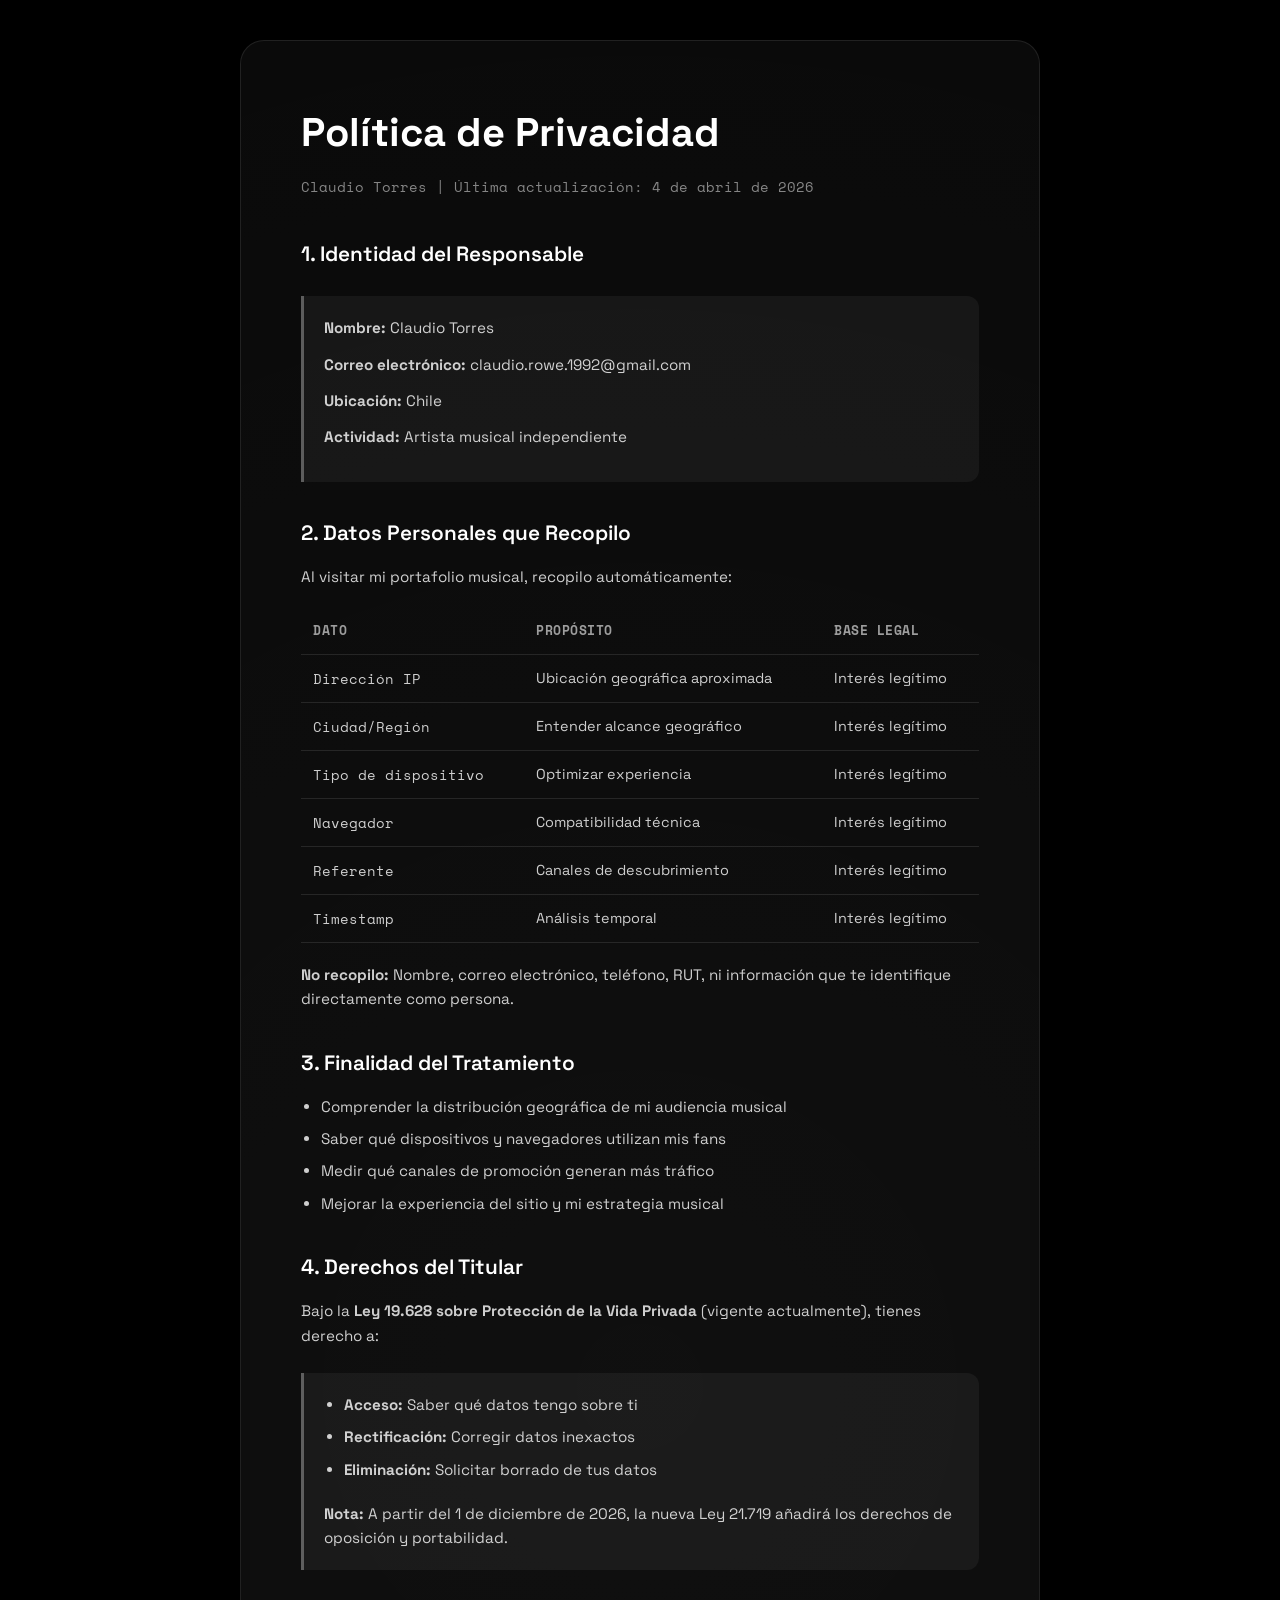
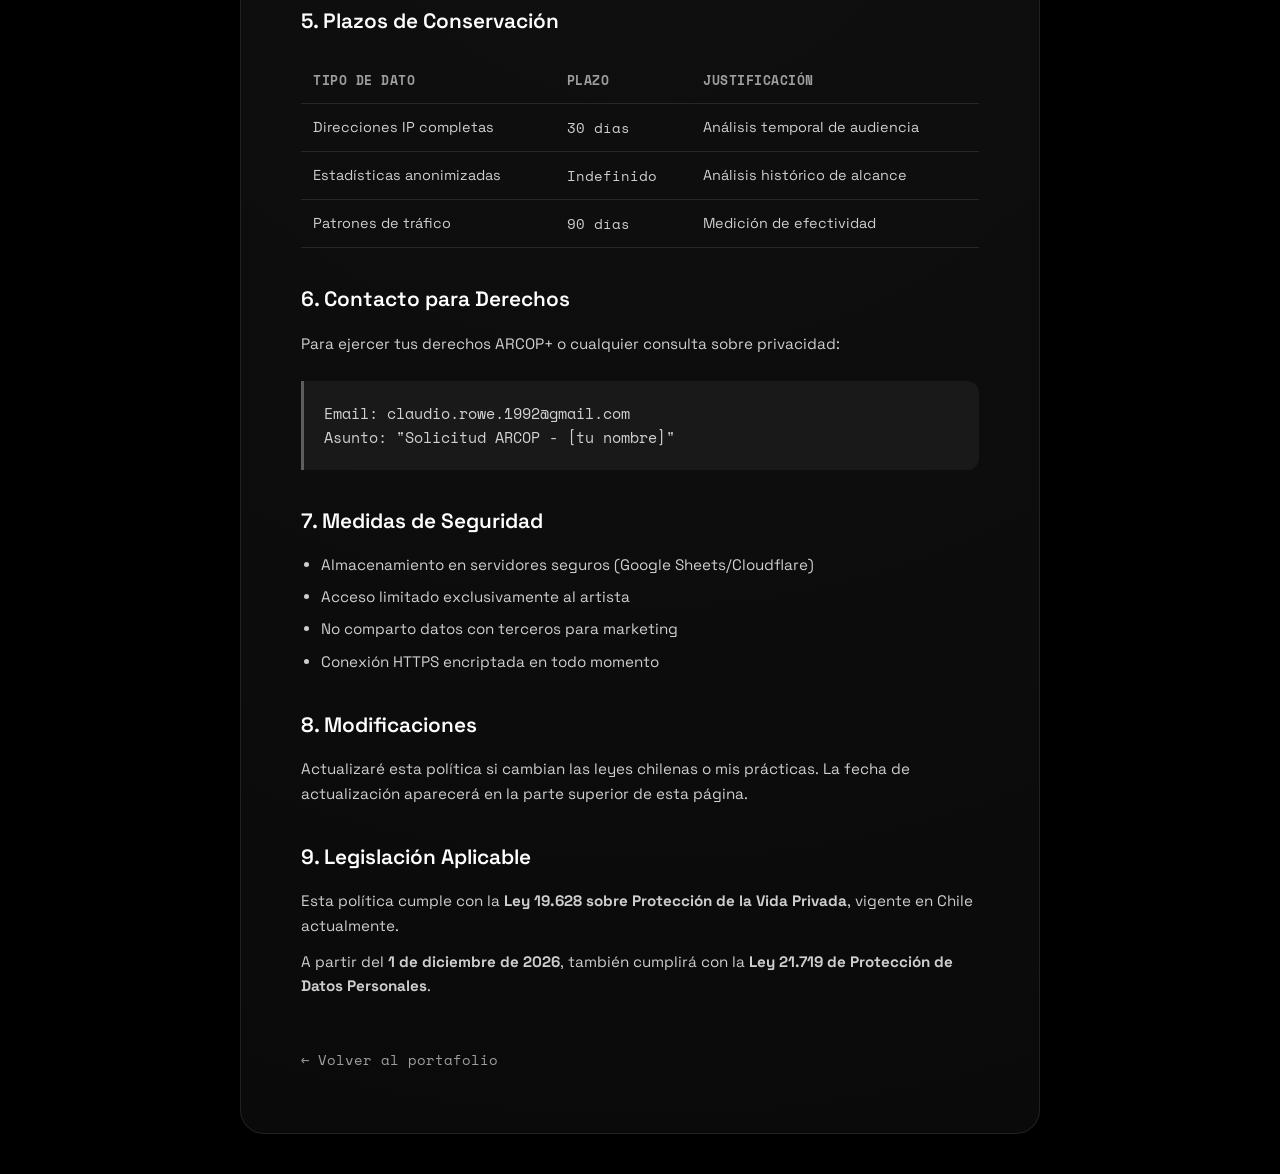
==== privacy.html @ 50b39be5 "Analytics added, plus minor changes" ====
<!DOCTYPE html>
<html lang="es">
<head>
    <meta charset="UTF-8">
    <meta name="viewport" content="width=device-width, initial-scale=1.0">
    <title>Política de Privacidad | Claudio Torres</title>
    <link rel="preconnect" href="https://fonts.googleapis.com">
    <link rel="preconnect" href="https://fonts.gstatic.com" crossorigin>
    <link href="https://fonts.googleapis.com/css2?family=Space+Grotesk:wght@300;400;500;600;700&family=Space+Mono:wght@400;700&display=swap" rel="stylesheet">
    <style>
        * {
            margin: 0;
            padding: 0;
            box-sizing: border-box;
        }

        body {
            background: #000;
            color: #fff;
            font-family: 'Space Grotesk', sans-serif;
            min-height: 100vh;
            display: flex;
            align-items: center;
            justify-content: center;
            padding: 40px 20px;
            line-height: 1.6;
        }

        .glass {
            background: rgba(255, 255, 255, 0.03);
            backdrop-filter: blur(20px);
            -webkit-backdrop-filter: blur(20px);
            border: 1px solid rgba(255, 255, 255, 0.1);
            border-radius: 24px;
            padding: 60px;
            max-width: 800px;
            width: 100%;
            position: relative;
            overflow: hidden;
        }

        .glass::before {
            content: '';
            position: absolute;
            top: -50%;
            left: -50%;
            width: 200%;
            height: 200%;
            background: radial-gradient(circle, rgba(255,255,255,0.03) 0%, transparent 70%);
            animation: rotate 30s linear infinite;
            pointer-events: none;
        }

        @keyframes rotate {
            from { transform: rotate(0deg); }
            to { transform: rotate(360deg); }
        }

        h1 {
            font-size: 2.5rem;
            font-weight: 700;
            margin-bottom: 10px;
            position: relative;
            z-index: 1;
        }

        .subtitle {
            font-family: 'Space Mono', monospace;
            font-size: 0.9rem;
            color: rgba(255, 255, 255, 0.5);
            margin-bottom: 40px;
            position: relative;
            z-index: 1;
        }

        h2 {
            font-size: 1.3rem;
            font-weight: 600;
            margin-top: 35px;
            margin-bottom: 15px;
            color: #fff;
            position: relative;
            z-index: 1;
        }

        p, li {
            font-size: 0.95rem;
            color: rgba(255, 255, 255, 0.8);
            margin-bottom: 12px;
            position: relative;
            z-index: 1;
        }

        ul {
            margin-left: 20px;
            margin-bottom: 20px;
        }

        li {
            margin-bottom: 8px;
        }

        .highlight-box {
            background: rgba(255, 255, 255, 0.05);
            border-left: 3px solid rgba(255, 255, 255, 0.3);
            padding: 20px;
            margin: 25px 0;
            border-radius: 0 12px 12px 0;
            position: relative;
            z-index: 1;
        }

        .data-table {
            width: 100%;
            border-collapse: collapse;
            margin: 20px 0;
            font-size: 0.9rem;
            position: relative;
            z-index: 1;
        }

        .data-table th,
        .data-table td {
            padding: 12px;
            text-align: left;
            border-bottom: 1px solid rgba(255, 255, 255, 0.1);
        }

        .data-table th {
            font-family: 'Space Mono', monospace;
            font-weight: 700;
            color: rgba(255, 255, 255, 0.6);
            font-size: 0.8rem;
            text-transform: uppercase;
            letter-spacing: 0.5px;
        }

        .data-table td {
            color: rgba(255, 255, 255, 0.8);
        }

        .mono {
            font-family: 'Space Mono', monospace;
        }

        .back-link {
            display: inline-flex;
            align-items: center;
            gap: 8px;
            margin-top: 40px;
            color: rgba(255, 255, 255, 0.6);
            text-decoration: none;
            font-family: 'Space Mono', monospace;
            font-size: 0.85rem;
            transition: all 0.3s ease;
            position: relative;
            z-index: 1;
        }

        .back-link:hover {
            color: #fff;
        }

        .back-link::before {
            content: '←';
            transition: transform 0.3s ease;
        }

        .back-link:hover::before {
            transform: translateX(-4px);
        }

        @media (max-width: 600px) {
            .glass {
                padding: 40px 24px;
            }
            
            h1 {
                font-size: 1.8rem;
            }
            
            .data-table {
                font-size: 0.8rem;
            }
            
            .data-table th,
            .data-table td {
                padding: 8px;
            }
        }
    </style>
</head>
<body>
    <div class="glass">
        <h1>Política de Privacidad</h1>
        <p class="subtitle">Claudio Torres | Última actualización: 4 de abril de 2026</p>

        <h2>1. Identidad del Responsable</h2>
        <div class="highlight-box">
            <p><strong>Nombre:</strong> Claudio Torres</p>
            <p><strong>Correo electrónico:</strong> claudio.rowe.1992@gmail.com</p>
            <p><strong>Ubicación:</strong> Chile</p>
            <p><strong>Actividad:</strong> Artista musical independiente</p>
        </div>

        <h2>2. Datos Personales que Recopilo</h2>
        <p>Al visitar mi portafolio musical, recopilo automáticamente:</p>
        
        <table class="data-table">
            <thead>
                <tr>
                    <th>Dato</th>
                    <th>Propósito</th>
                    <th>Base Legal</th>
                </tr>
            </thead>
            <tbody>
                <tr>
                    <td class="mono">Dirección IP</td>
                    <td>Ubicación geográfica aproximada</td>
                    <td>Interés legítimo</td>
                </tr>
                <tr>
                    <td class="mono">Ciudad/Región</td>
                    <td>Entender alcance geográfico</td>
                    <td>Interés legítimo</td>
                </tr>
                <tr>
                    <td class="mono">Tipo de dispositivo</td>
                    <td>Optimizar experiencia</td>
                    <td>Interés legítimo</td>
                </tr>
                <tr>
                    <td class="mono">Navegador</td>
                    <td>Compatibilidad técnica</td>
                    <td>Interés legítimo</td>
                </tr>
                <tr>
                    <td class="mono">Referente</td>
                    <td>Canales de descubrimiento</td>
                    <td>Interés legítimo</td>
                </tr>
                <tr>
                    <td class="mono">Timestamp</td>
                    <td>Análisis temporal</td>
                    <td>Interés legítimo</td>
                </tr>
            </tbody>
        </table>

        <p><strong>No recopilo:</strong> Nombre, correo electrónico, teléfono, RUT, ni información que te identifique directamente como persona.</p>

        <h2>3. Finalidad del Tratamiento</h2>
        <ul>
            <li>Comprender la distribución geográfica de mi audiencia musical</li>
            <li>Saber qué dispositivos y navegadores utilizan mis fans</li>
            <li>Medir qué canales de promoción generan más tráfico</li>
            <li>Mejorar la experiencia del sitio y mi estrategia musical</li>
        </ul>

        <h2>4. Derechos del Titular</h2>
        <p>Bajo la <strong>Ley 19.628 sobre Protección de la Vida Privada</strong> (vigente actualmente), tienes derecho a:</p>

        <div class="highlight-box">
            <ul>
                <li><strong>Acceso:</strong> Saber qué datos tengo sobre ti</li>
                <li><strong>Rectificación:</strong> Corregir datos inexactos</li>
                <li><strong>Eliminación:</strong> Solicitar borrado de tus datos</li>
            </ul>
            <p style="margin-top: 15px; margin-bottom: 0;"><strong>Nota:</strong> A partir del 1 de diciembre de 2026, la nueva Ley 21.719 añadirá los derechos de oposición y portabilidad.</p>
        </div>

        <h2>5. Plazos de Conservación</h2>
        <table class="data-table">
            <thead>
                <tr>
                    <th>Tipo de dato</th>
                    <th>Plazo</th>
                    <th>Justificación</th>
                </tr>
            </thead>
            <tbody>
                <tr>
                    <td>Direcciones IP completas</td>
                    <td class="mono">30 días</td>
                    <td>Análisis temporal de audiencia</td>
                </tr>
                <tr>
                    <td>Estadísticas anonimizadas</td>
                    <td class="mono">Indefinido</td>
                    <td>Análisis histórico de alcance</td>
                </tr>
                <tr>
                    <td>Patrones de tráfico</td>
                    <td class="mono">90 días</td>
                    <td>Medición de efectividad</td>
                </tr>
            </tbody>
        </table>

        <h2>6. Contacto para Derechos</h2>
        <p>Para ejercer tus derechos ARCOP+ o cualquier consulta sobre privacidad:</p>
        <div class="highlight-box">
            <p class="mono" style="margin-bottom: 0;">Email: claudio.rowe.1992@gmail.com<br>
            Asunto: "Solicitud ARCOP - [tu nombre]"</p>
        </div>

        <h2>7. Medidas de Seguridad</h2>
        <ul>
            <li>Almacenamiento en servidores seguros (Google Sheets/Cloudflare)</li>
            <li>Acceso limitado exclusivamente al artista</li>
            <li>No comparto datos con terceros para marketing</li>
            <li>Conexión HTTPS encriptada en todo momento</li>
        </ul>

        <h2>8. Modificaciones</h2>
        <p>Actualizaré esta política si cambian las leyes chilenas o mis prácticas. La fecha de actualización aparecerá en la parte superior de esta página.</p>

        <h2>9. Legislación Aplicable</h2>
        <p>Esta política cumple con la <strong>Ley 19.628 sobre Protección de la Vida Privada</strong>, vigente en Chile actualmente.</p>
        <p>A partir del <strong>1 de diciembre de 2026</strong>, también cumplirá con la <strong>Ley 21.719 de Protección de Datos Personales</strong>.</p>

        <a href="index.html" class="back-link">Volver al portafolio</a>
    </div>
</body>
</html>
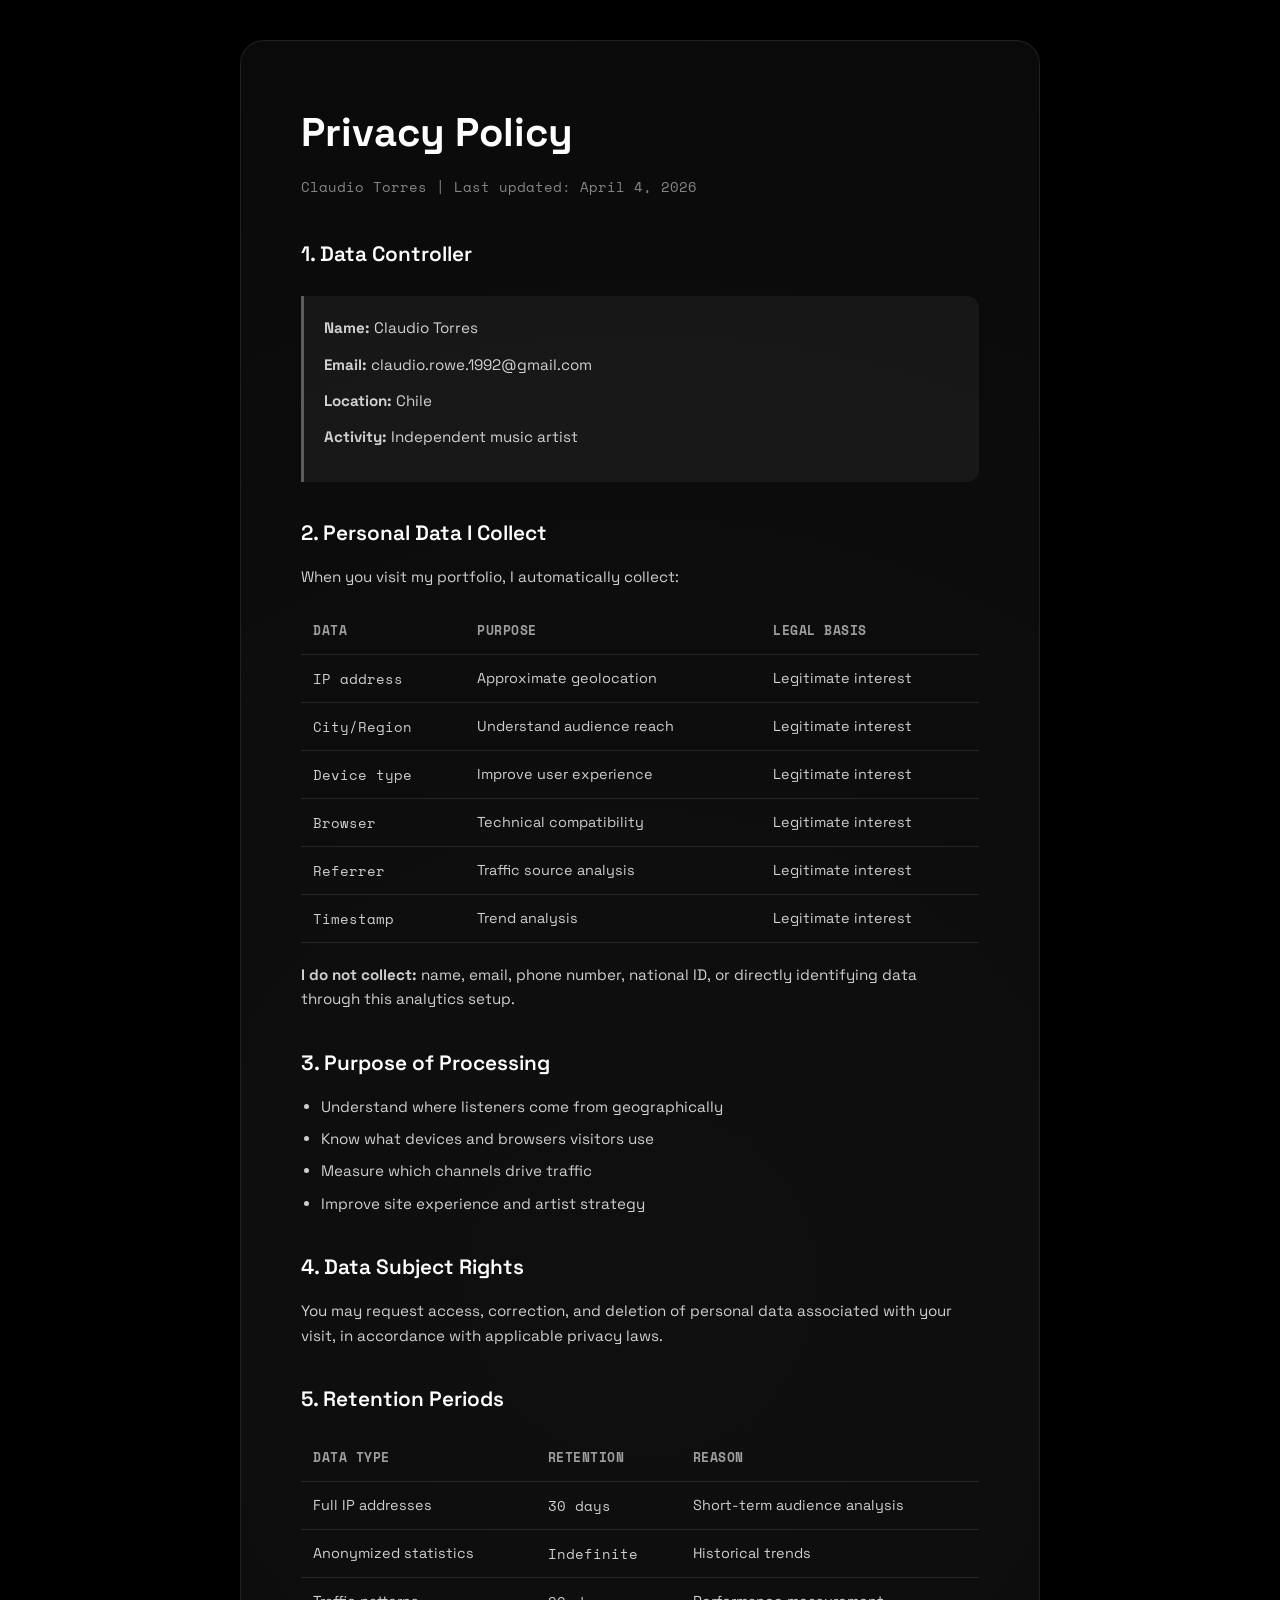
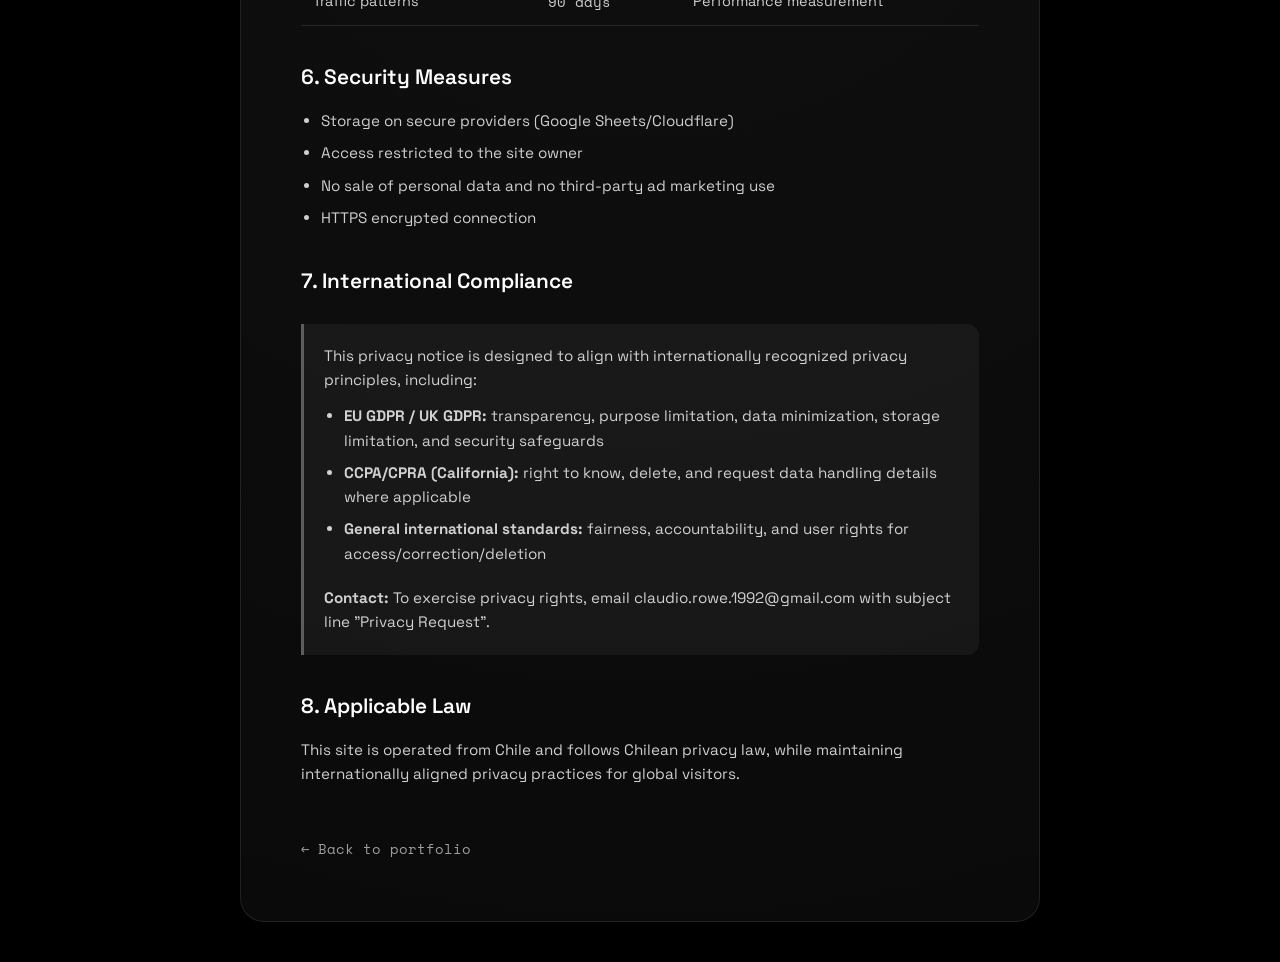
==== commit cdb1e75d: "Lenguaje dual, privacidad internacional" ====
--- a/privacy.html
+++ b/privacy.html
@@ -4,6 +4,14 @@
     <meta charset="UTF-8">
     <meta name="viewport" content="width=device-width, initial-scale=1.0">
     <title>Política de Privacidad | Claudio Torres</title>
+    <script>
+        (function () {
+            var preferred = (navigator.languages && navigator.languages[0]) || navigator.language || 'en';
+            var isSpanish = preferred.toLowerCase().indexOf('es') === 0;
+            document.documentElement.setAttribute('data-lang', isSpanish ? 'es' : 'en');
+            document.documentElement.lang = isSpanish ? 'es' : 'en';
+        })();
+    </script>
     <link rel="preconnect" href="https://fonts.googleapis.com">
     <link rel="preconnect" href="https://fonts.gstatic.com" crossorigin>
     <link href="https://fonts.googleapis.com/css2?family=Space+Grotesk:wght@300;400;500;600;700&family=Space+Mono:wght@400;700&display=swap" rel="stylesheet">
@@ -24,6 +32,14 @@
             justify-content: center;
             padding: 40px 20px;
             line-height: 1.6;
+        }
+
+        html[data-lang="es"] .lang-en {
+            display: none !important;
+        }
+
+        html[data-lang="en"] .lang-es {
+            display: none !important;
         }
 
         .glass {
@@ -192,6 +208,7 @@
 </head>
 <body>
     <div class="glass">
+        <div class="lang-es">
         <h1>Política de Privacidad</h1>
         <p class="subtitle">Claudio Torres | Última actualización: 4 de abril de 2026</p>
 
@@ -320,7 +337,141 @@
         <p>Esta política cumple con la <strong>Ley 19.628 sobre Protección de la Vida Privada</strong>, vigente en Chile actualmente.</p>
         <p>A partir del <strong>1 de diciembre de 2026</strong>, también cumplirá con la <strong>Ley 21.719 de Protección de Datos Personales</strong>.</p>
 
-        <a href="index.html" class="back-link">Volver al portafolio</a>
+        <h2>10. Cumplimiento Internacional</h2>
+        <div class="highlight-box">
+            <p>Esta política también se alinea con principios de privacidad reconocidos internacionalmente, incluyendo:</p>
+            <ul>
+                <li><strong>UE GDPR / UK GDPR:</strong> transparencia, limitación de finalidad, minimización de datos, limitación de conservación y medidas de seguridad</li>
+                <li><strong>CCPA/CPRA (California):</strong> derecho a conocer, eliminar y solicitar detalles sobre el tratamiento, cuando corresponda</li>
+                <li><strong>Estándares internacionales generales:</strong> licitud, lealtad, responsabilidad y derechos de acceso/rectificación/eliminación</li>
+            </ul>
+            <p style="margin-top: 15px; margin-bottom: 0;"><strong>Contacto:</strong> Para ejercer derechos de privacidad, escribe a claudio.rowe.1992@gmail.com con asunto "Solicitud de Privacidad".</p>
+        </div>
+
+        </div>
+
+        <div class="lang-en">
+        <h1>Privacy Policy</h1>
+        <p class="subtitle">Claudio Torres | Last updated: April 4, 2026</p>
+
+        <h2>1. Data Controller</h2>
+        <div class="highlight-box">
+            <p><strong>Name:</strong> Claudio Torres</p>
+            <p><strong>Email:</strong> claudio.rowe.1992@gmail.com</p>
+            <p><strong>Location:</strong> Chile</p>
+            <p><strong>Activity:</strong> Independent music artist</p>
+        </div>
+
+        <h2>2. Personal Data I Collect</h2>
+        <p>When you visit my portfolio, I automatically collect:</p>
+
+        <table class="data-table">
+            <thead>
+                <tr>
+                    <th>Data</th>
+                    <th>Purpose</th>
+                    <th>Legal Basis</th>
+                </tr>
+            </thead>
+            <tbody>
+                <tr>
+                    <td class="mono">IP address</td>
+                    <td>Approximate geolocation</td>
+                    <td>Legitimate interest</td>
+                </tr>
+                <tr>
+                    <td class="mono">City/Region</td>
+                    <td>Understand audience reach</td>
+                    <td>Legitimate interest</td>
+                </tr>
+                <tr>
+                    <td class="mono">Device type</td>
+                    <td>Improve user experience</td>
+                    <td>Legitimate interest</td>
+                </tr>
+                <tr>
+                    <td class="mono">Browser</td>
+                    <td>Technical compatibility</td>
+                    <td>Legitimate interest</td>
+                </tr>
+                <tr>
+                    <td class="mono">Referrer</td>
+                    <td>Traffic source analysis</td>
+                    <td>Legitimate interest</td>
+                </tr>
+                <tr>
+                    <td class="mono">Timestamp</td>
+                    <td>Trend analysis</td>
+                    <td>Legitimate interest</td>
+                </tr>
+            </tbody>
+        </table>
+
+        <p><strong>I do not collect:</strong> name, email, phone number, national ID, or directly identifying data through this analytics setup.</p>
+
+        <h2>3. Purpose of Processing</h2>
+        <ul>
+            <li>Understand where listeners come from geographically</li>
+            <li>Know what devices and browsers visitors use</li>
+            <li>Measure which channels drive traffic</li>
+            <li>Improve site experience and artist strategy</li>
+        </ul>
+
+        <h2>4. Data Subject Rights</h2>
+        <p>You may request access, correction, and deletion of personal data associated with your visit, in accordance with applicable privacy laws.</p>
+
+        <h2>5. Retention Periods</h2>
+        <table class="data-table">
+            <thead>
+                <tr>
+                    <th>Data Type</th>
+                    <th>Retention</th>
+                    <th>Reason</th>
+                </tr>
+            </thead>
+            <tbody>
+                <tr>
+                    <td>Full IP addresses</td>
+                    <td class="mono">30 days</td>
+                    <td>Short-term audience analysis</td>
+                </tr>
+                <tr>
+                    <td>Anonymized statistics</td>
+                    <td class="mono">Indefinite</td>
+                    <td>Historical trends</td>
+                </tr>
+                <tr>
+                    <td>Traffic patterns</td>
+                    <td class="mono">90 days</td>
+                    <td>Performance measurement</td>
+                </tr>
+            </tbody>
+        </table>
+
+        <h2>6. Security Measures</h2>
+        <ul>
+            <li>Storage on secure providers (Google Sheets/Cloudflare)</li>
+            <li>Access restricted to the site owner</li>
+            <li>No sale of personal data and no third-party ad marketing use</li>
+            <li>HTTPS encrypted connection</li>
+        </ul>
+
+        <h2>7. International Compliance</h2>
+        <div class="highlight-box">
+            <p>This privacy notice is designed to align with internationally recognized privacy principles, including:</p>
+            <ul>
+                <li><strong>EU GDPR / UK GDPR:</strong> transparency, purpose limitation, data minimization, storage limitation, and security safeguards</li>
+                <li><strong>CCPA/CPRA (California):</strong> right to know, delete, and request data handling details where applicable</li>
+                <li><strong>General international standards:</strong> fairness, accountability, and user rights for access/correction/deletion</li>
+            </ul>
+            <p style="margin-top: 15px; margin-bottom: 0;"><strong>Contact:</strong> To exercise privacy rights, email claudio.rowe.1992@gmail.com with subject line "Privacy Request".</p>
+        </div>
+
+        <h2>8. Applicable Law</h2>
+        <p>This site is operated from Chile and follows Chilean privacy law, while maintaining internationally aligned privacy practices for global visitors.</p>
+        </div>
+
+        <a href="index.html" class="back-link"><span class="lang-es">Volver al portafolio</span><span class="lang-en">Back to portfolio</span></a>
     </div>
 </body>
 </html>
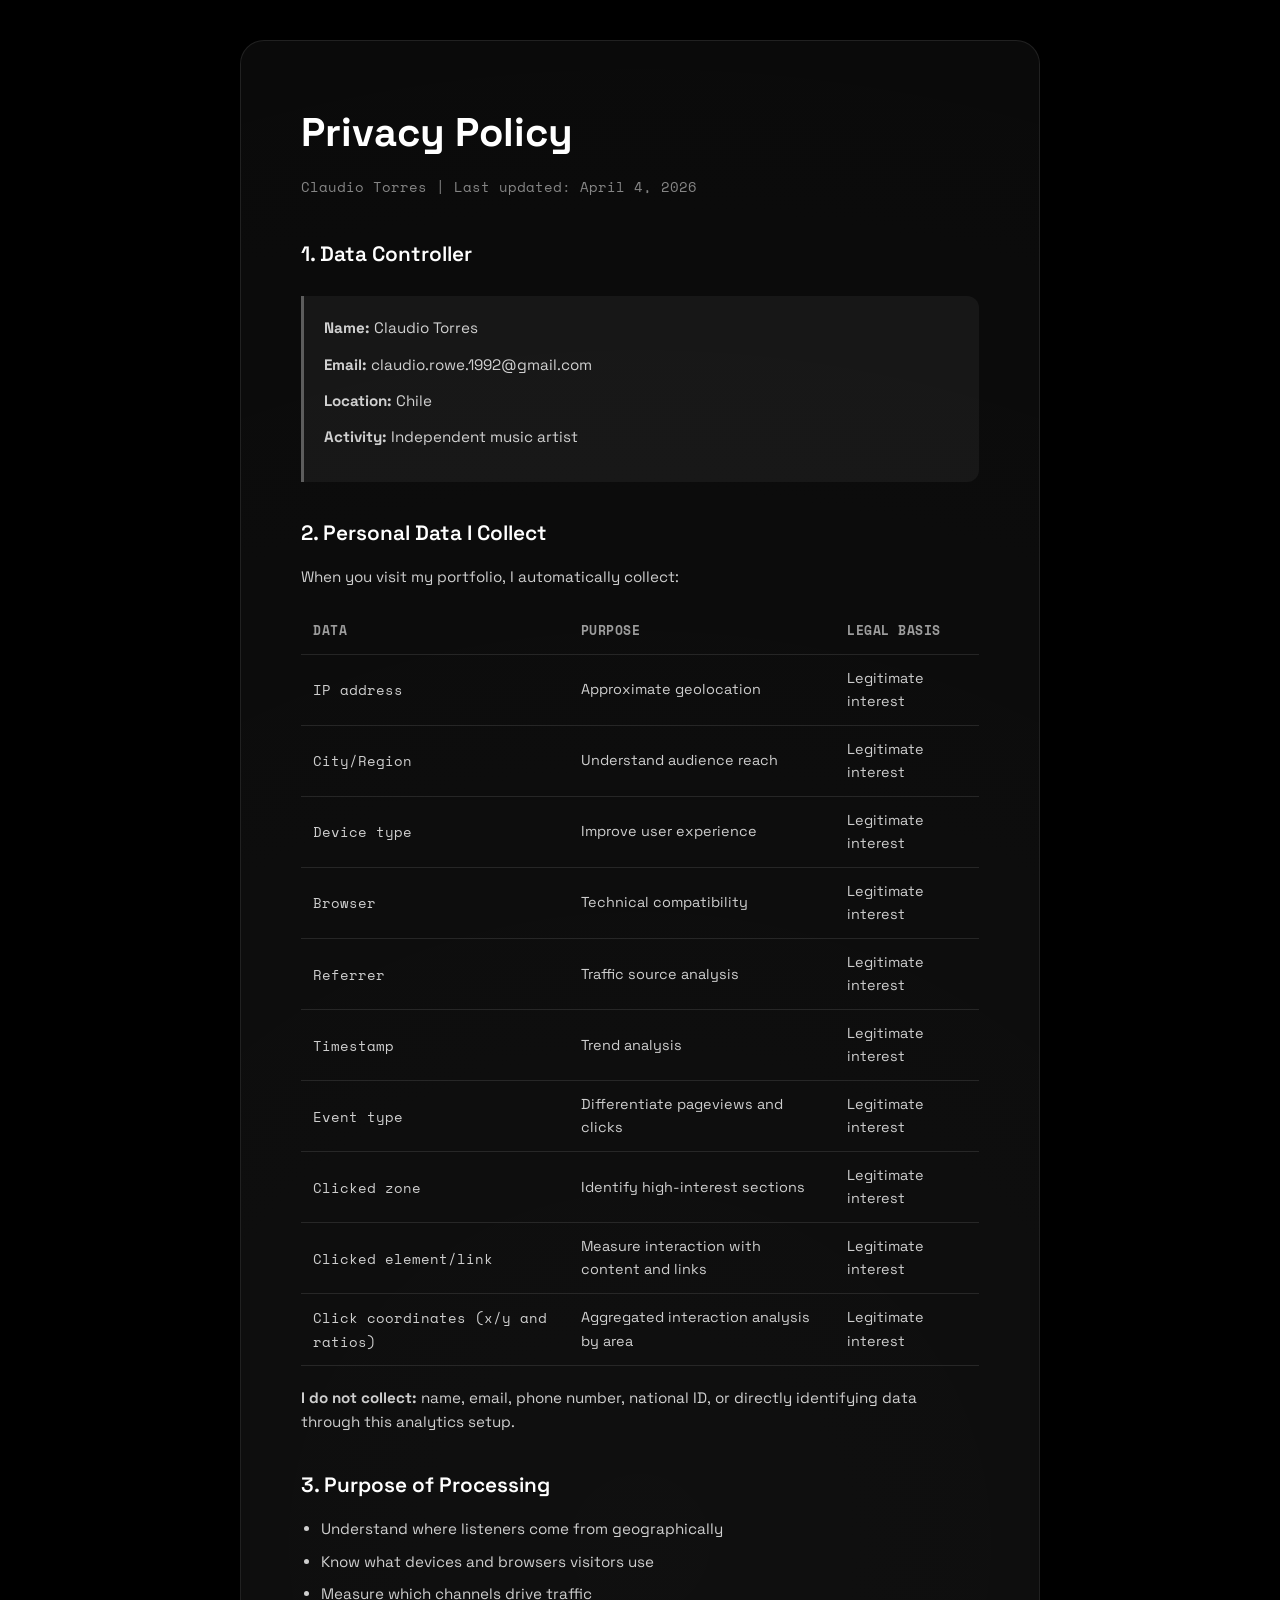
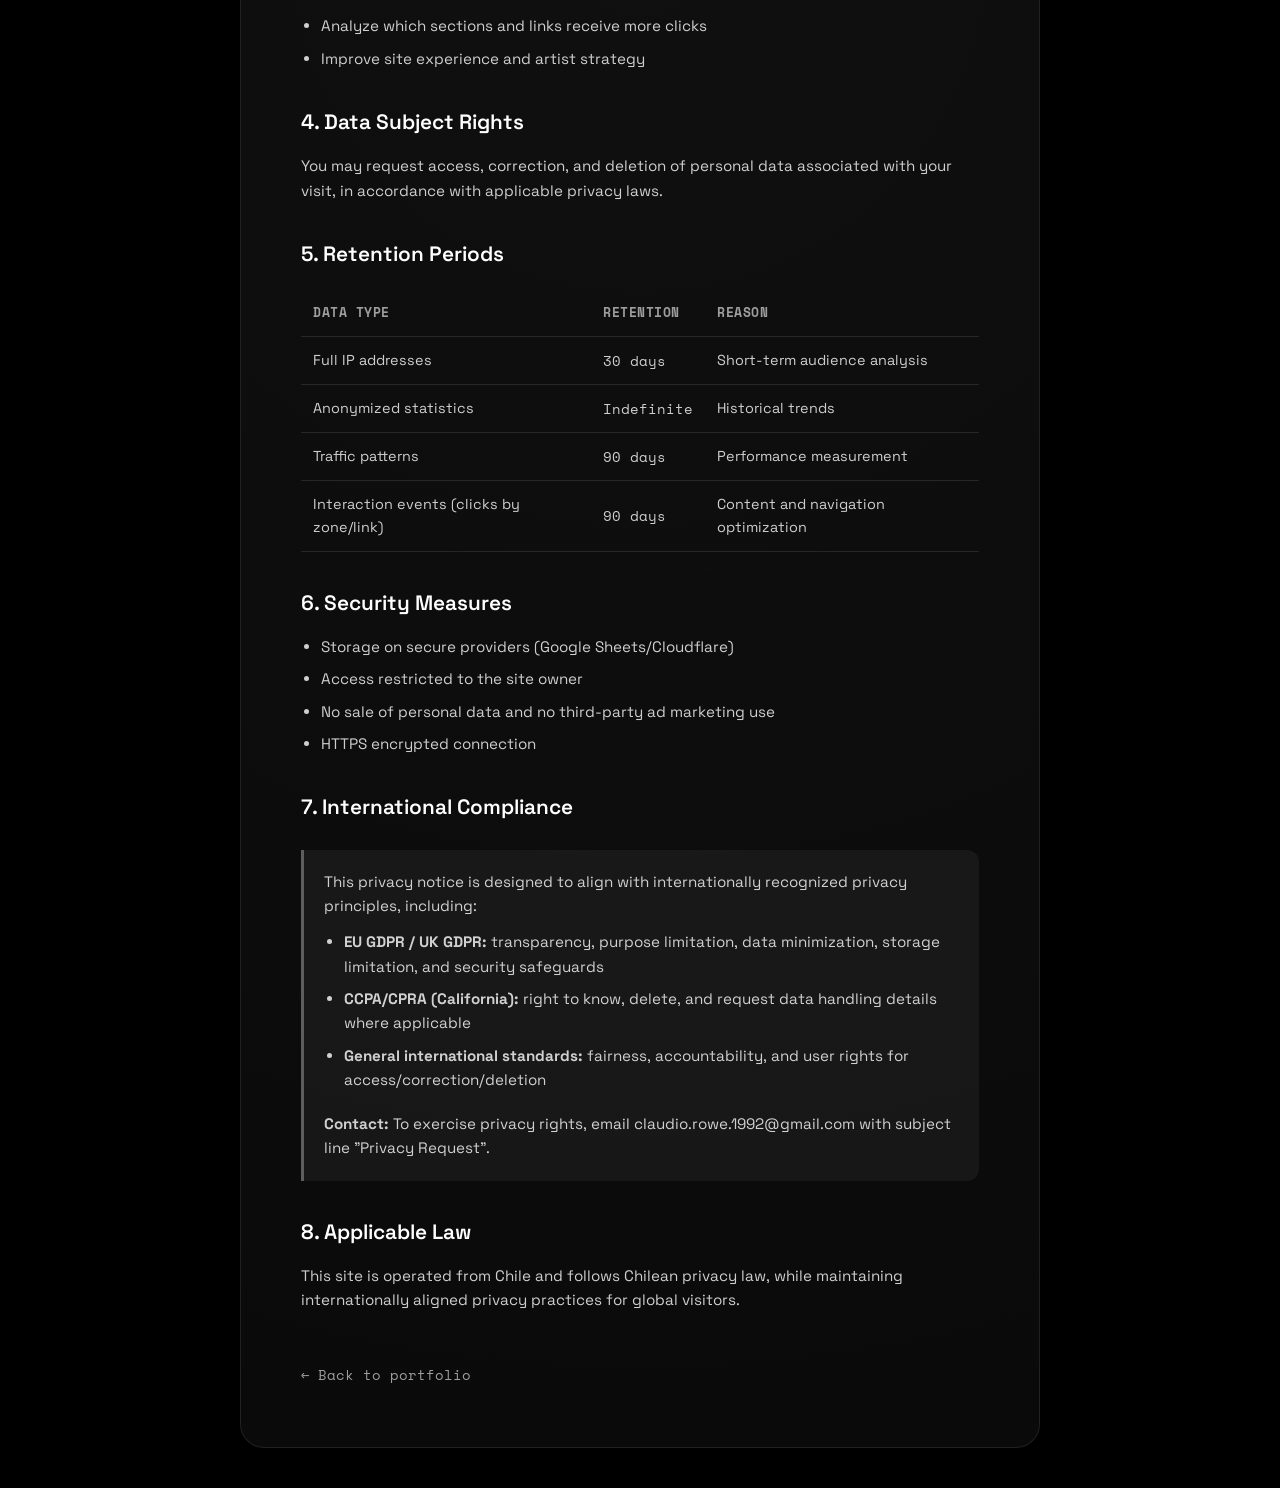
==== commit b0489c1f: "Añadidura de analíticas por clicks, comunicación en privacidad" ====
--- a/privacy.html
+++ b/privacy.html
@@ -262,6 +262,26 @@
                     <td>Análisis temporal</td>
                     <td>Interés legítimo</td>
                 </tr>
+                <tr>
+                    <td class="mono">Tipo de evento</td>
+                    <td>Distinguir visitas y clics</td>
+                    <td>Interés legítimo</td>
+                </tr>
+                <tr>
+                    <td class="mono">Zona clicada</td>
+                    <td>Identificar secciones de mayor interés</td>
+                    <td>Interés legítimo</td>
+                </tr>
+                <tr>
+                    <td class="mono">Elemento/enlace clicado</td>
+                    <td>Medir interacción con contenidos y enlaces</td>
+                    <td>Interés legítimo</td>
+                </tr>
+                <tr>
+                    <td class="mono">Coordenadas de clic (x/y y ratio)</td>
+                    <td>Análisis agregado de interacción por zonas</td>
+                    <td>Interés legítimo</td>
+                </tr>
             </tbody>
         </table>
 
@@ -272,6 +292,7 @@
             <li>Comprender la distribución geográfica de mi audiencia musical</li>
             <li>Saber qué dispositivos y navegadores utilizan mis fans</li>
             <li>Medir qué canales de promoción generan más tráfico</li>
+            <li>Analizar qué secciones y enlaces reciben más clics</li>
             <li>Mejorar la experiencia del sitio y mi estrategia musical</li>
         </ul>
 
@@ -311,6 +332,11 @@
                     <td>Patrones de tráfico</td>
                     <td class="mono">90 días</td>
                     <td>Medición de efectividad</td>
+                </tr>
+                <tr>
+                    <td>Eventos de interacción (clics por zona/enlace)</td>
+                    <td class="mono">90 días</td>
+                    <td>Optimización de contenidos y navegación</td>
                 </tr>
             </tbody>
         </table>
@@ -404,6 +430,26 @@
                     <td>Trend analysis</td>
                     <td>Legitimate interest</td>
                 </tr>
+                <tr>
+                    <td class="mono">Event type</td>
+                    <td>Differentiate pageviews and clicks</td>
+                    <td>Legitimate interest</td>
+                </tr>
+                <tr>
+                    <td class="mono">Clicked zone</td>
+                    <td>Identify high-interest sections</td>
+                    <td>Legitimate interest</td>
+                </tr>
+                <tr>
+                    <td class="mono">Clicked element/link</td>
+                    <td>Measure interaction with content and links</td>
+                    <td>Legitimate interest</td>
+                </tr>
+                <tr>
+                    <td class="mono">Click coordinates (x/y and ratios)</td>
+                    <td>Aggregated interaction analysis by area</td>
+                    <td>Legitimate interest</td>
+                </tr>
             </tbody>
         </table>
 
@@ -414,6 +460,7 @@
             <li>Understand where listeners come from geographically</li>
             <li>Know what devices and browsers visitors use</li>
             <li>Measure which channels drive traffic</li>
+            <li>Analyze which sections and links receive more clicks</li>
             <li>Improve site experience and artist strategy</li>
         </ul>
 
@@ -444,6 +491,11 @@
                     <td>Traffic patterns</td>
                     <td class="mono">90 days</td>
                     <td>Performance measurement</td>
+                </tr>
+                <tr>
+                    <td>Interaction events (clicks by zone/link)</td>
+                    <td class="mono">90 days</td>
+                    <td>Content and navigation optimization</td>
                 </tr>
             </tbody>
         </table>
